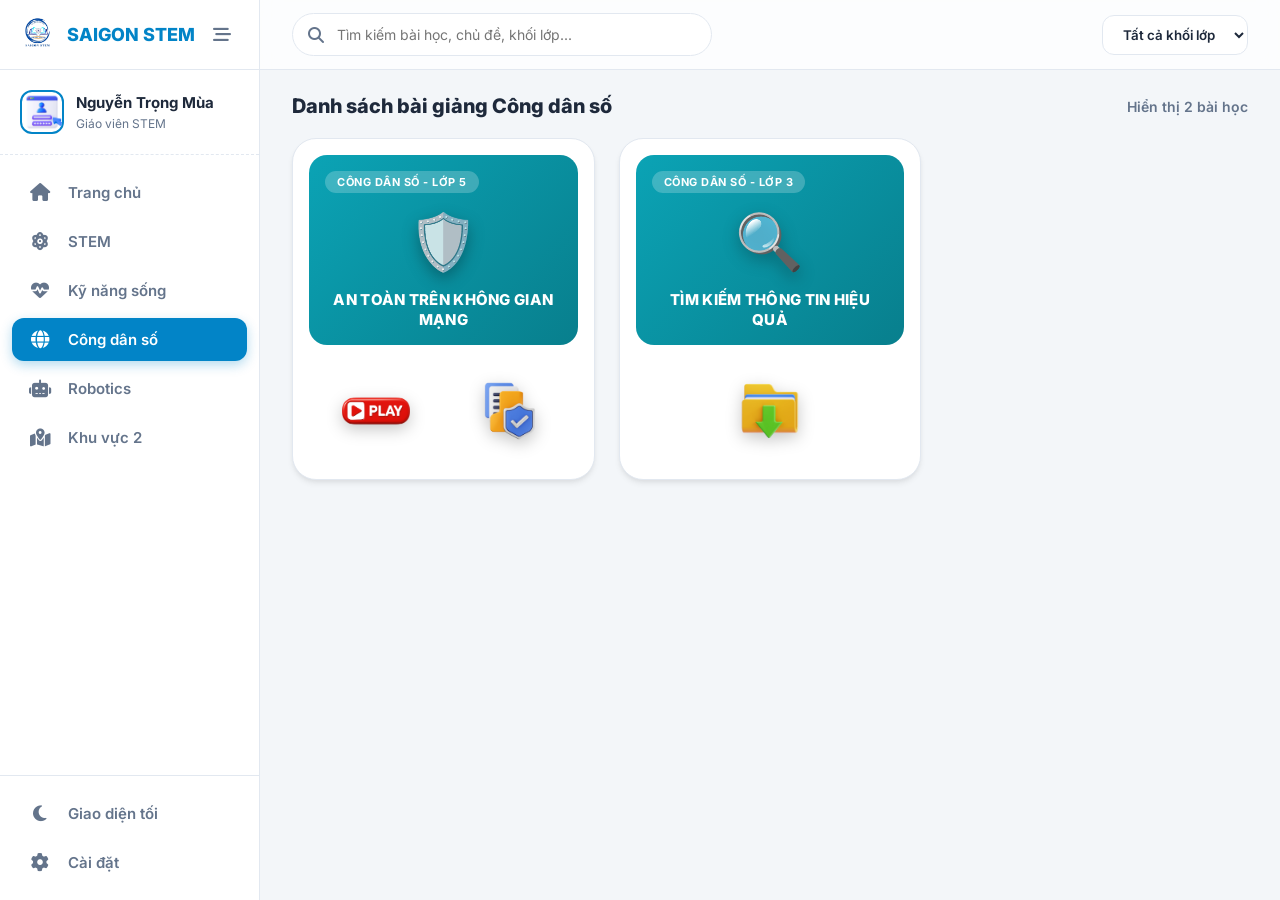
==== Congdanso.html @ 4a3bb7c1 "Nâng cấp hệ thống Edu 2.0: Tách trang độc lập" ====
<!doctype html>
<html lang="vi">
  <head>
    <meta charset="UTF-8" />
    <meta name="viewport" content="width=device-width, initial-scale=1.0" />
    <title>SAIGON STEM - Quản Lý Giáo Án 2.0</title>

    <!-- Font Inter & FontAwesome Icons -->
    <link rel="preconnect" href="https://fonts.googleapis.com" />
    <link rel="preconnect" href="https://fonts.gstatic.com" crossorigin />
    <link
      href="https://fonts.googleapis.com/css2?family=Inter:wght@400;500;600;700;800&display=swap"
      rel="stylesheet"
    />
    <link
      rel="stylesheet"
      href="https://cdnjs.cloudflare.com/ajax/libs/font-awesome/6.4.0/css/all.min.css"
    />

    <!-- Liên kết CSS -->
    <link rel="stylesheet" href="style.css" />
  </head>
  <body>
    <!-- ==================== SIDEBAR THU GỌN HIỆN ĐẠI ==================== -->
    <aside class="sidebar" id="sidebar">
      <div class="sidebar-header">
        <div class="logo-wrapper">
          <img
            src="image/CTY.png"
            alt="Logo"
            class="header-logo"
            onerror="this.style.display = 'none'"
          />
          <span class="logo-text">SAIGON STEM</span>
        </div>
        <button
          class="btn-toggle-sidebar"
          id="toggleSidebarBtn"
          title="Thu gọn/Mở rộng"
        >
          <i class="fa-solid fa-bars-staggered"></i>
        </button>
      </div>

      <!-- THÔNG TIN GIÁO VIÊN -->
      <div class="teacher-profile">
        <img
          src="image/Taikhoan.png"
          alt="Avatar"
          class="teacher-avatar"
          onerror="
            this.src =
              'https://ui-avatars.com/api/?name=Giao+Vien&background=0284C7&color=fff'
          "
        />
        <div class="teacher-info">
          <h4 class="teacher-name">Nguyễn Trọng Mùa</h4>
          <span class="teacher-role">Giáo viên STEM</span>
        </div>
      </div>

      <!-- MENU ĐIỀU HƯỚNG SANG CÁC FILE KHÁC NHAU -->
      <nav class="sidebar-nav" id="sidebarNav">
        <a href="index.html" class="nav-item">
          <i class="fa-solid fa-house"></i>
          <span class="nav-label">Trang chủ</span>
        </a>
        <a href="STEM.html" class="nav-item">
          <i class="fa-solid fa-atom"></i>
          <span class="nav-label">STEM</span>
        </a>
        <a href="kynangsong.html" class="nav-item">
          <i class="fa-solid fa-heart-pulse"></i>
          <span class="nav-label">Kỹ năng sống</span>
        </a>
        <a href="congdanso.html" class="nav-item">
          <i class="fa-solid fa-globe"></i>
          <span class="nav-label">Công dân số</span>
        </a>
        <a href="robotics.html" class="nav-item">
          <i class="fa-solid fa-robot"></i>
          <span class="nav-label">Robotics</span>
        </a>
        <a href="khuvuc2.html" class="nav-item">
          <i class="fa-solid fa-map-location-dot"></i>
          <span class="nav-label">Khu vực 2</span>
        </a>
      </nav>

      <!-- FOOTER SIDEBAR: CÀI ĐẶT & DARK MODE -->
      <div class="sidebar-footer">
        <button class="btn-theme-toggle" id="themeToggleBtn">
          <i class="fa-solid fa-moon"></i>
          <span class="nav-label">Giao diện tối</span>
        </button>
        <a href="#" class="nav-item">
          <i class="fa-solid fa-gear"></i>
          <span class="nav-label">Cài đặt</span>
        </a>
      </div>
    </aside>

    <!-- ==================== KHU VỰC CHÍNH (MAIN CONTENT) ==================== -->
    <main class="main-container">
      <!-- TOPBAR: SEARCH & ACTIONS -->
      <header class="topbar">
        <div class="search-box">
          <i class="fa-solid fa-magnifying-glass search-icon"></i>
          <input
            type="text"
            id="searchInput"
            class="search-input"
            placeholder="Tìm kiếm bài học, chủ đề, khối lớp..."
          />
        </div>

        <div class="topbar-actions">
          <!-- BỘ LỌC KHỐI LỚP -->
          <select id="gradeFilter" class="custom-select">
            <option value="all">Tất cả khối lớp</option>
            <option value="1">Khối Lớp 1</option>
            <option value="2">Khối Lớp 2</option>
            <option value="3">Khối Lớp 3</option>
            <option value="4">Khối Lớp 4</option>
            <option value="5">Khối Lớp 5</option>
          </select>
        </div>
      </header>

      <!-- KHU VỰC LƯỚI BÀI HỌC DYNAMIC RENDER -->
      <section class="content-area" style="padding-top: 24px">
        <div class="section-header">
          <h2 class="section-title" id="pageTitleText">Danh sách bài giảng</h2>
          <span class="result-count" id="resultCount">Hiển thị 0 bài học</span>
        </div>

        <!-- CONTAINER NƠI JAVASCRIPT TỰ ĐỘNG SINH CARD -->
        <div class="lessons-grid" id="lessonsGrid">
          <!-- Javascript sẽ render toàn bộ thẻ vào đây -->
        </div>
      </section>
    </main>

    <!-- Liên kết JS -->
    <script src="script.js"></script>
  </body>
</html>
---- style.css ----
/* ==================== 1. HỆ THỐNG BIẾN MÀU (CSS VARIABLES & THEMES) ==================== */
:root {
    /* Màu chế độ Sáng (Light Mode) */
    --bg-main: #f3f6f9;
    --bg-surface: #ffffff;
    --bg-glass: rgba(255, 255, 255, 0.75);
    --text-primary: #1e293b;
    --text-secondary: #64748b;
    --border-color: #e2e8f0;
    
    /* Màu thương hiệu */
    --primary: #0284c7;
    --primary-light: #e0f2fe;
    --accent: #f97316;
    
    /* Shadows & Effects */
    --shadow-sm: 0 1px 3px rgba(0,0,0,0.05);
    --shadow-md: 0 4px 6px -1px rgba(0,0,0,0.08), 0 2px 4px -1px rgba(0,0,0,0.04);
    --shadow-lg: 0 10px 25px -3px rgba(0,0,0,0.1), 0 4px 6px -2px rgba(0,0,0,0.05);
    --shadow-hover: 0 20px 30px -10px rgba(2, 132, 199, 0.2);
    --transition-smooth: all 0.3s cubic-bezier(0.4, 0, 0.2, 1);
}

/* Chế độ Tối (Dark Mode) */
[data-theme="dark"] {
    --bg-main: #0f172a;
    --bg-surface: #1e293b;
    --bg-glass: rgba(30, 41, 59, 0.8);
    --text-primary: #f8fafc;
    --text-secondary: #94a3b8;
    --border-color: #334155;
    --shadow-md: 0 4px 12px rgba(0,0,0,0.4);
    --shadow-hover: 0 20px 30px -10px rgba(0, 0, 0, 0.7);
}

/* ==================== 2. RESET & BASE STYLE ==================== */
* {
    margin: 0;
    padding: 0;
    box-sizing: border-box;
    font-family: 'Inter', sans-serif;
}

body {
    background-color: var(--bg-main);
    color: var(--text-primary);
    display: flex;
    height: 100vh;
    overflow: hidden;
    transition: background-color 0.3s ease, color 0.3s ease;
}

/* ==================== 3. SIDEBAR HIỆN ĐẠI (CÓ THỂ THU GỌN) ==================== */
.sidebar {
    width: 260px;
    background-color: var(--bg-surface);
    border-right: 1px solid var(--border-color);
    display: flex;
    flex-direction: column;
    transition: var(--transition-smooth);
    z-index: 50;
    flex-shrink: 0;
}

/* Trạng thái thu gọn */
.sidebar.collapsed {
    width: 80px;
}

.sidebar.collapsed .logo-text,
.sidebar.collapsed .teacher-info,
.sidebar.collapsed .nav-label {
    display: none;
}

.sidebar.collapsed .teacher-profile {
    justify-content: center;
}

.sidebar-header {
    height: 70px;
    display: flex;
    align-items: center;
    justify-content: space-between;
    padding: 0 20px;
    border-bottom: 1px solid var(--border-color);
}

.logo-wrapper {
    display: flex;
    align-items: center;
    gap: 12px;
    font-size: 18px;
    font-weight: 800;
    color: var(--primary);
}

.header-logo {
    height: 35px;
    width: auto;
    object-fit: contain;
}

.btn-toggle-sidebar {
    background: transparent;
    border: none;
    color: var(--text-secondary);
    font-size: 18px;
    cursor: pointer;
    padding: 8px;
    border-radius: 8px;
    transition: var(--transition-smooth);
}

.btn-toggle-sidebar:hover {
    background-color: var(--primary-light);
    color: var(--primary);
}

/* Profile giáo viên */
.teacher-profile {
    display: flex;
    align-items: center;
    gap: 12px;
    padding: 20px;
    border-bottom: 1px dashed var(--border-color);
}

.teacher-avatar {
    width: 44px;
    height: 44px;
    border-radius: 12px;
    object-fit: cover;
    border: 2px solid var(--primary);
}

.teacher-info {
    overflow: hidden;
}

.teacher-name {
    font-size: 15px;
    font-weight: 700;
    white-space: nowrap;
}

.teacher-role {
    font-size: 12px;
    color: var(--text-secondary);
}

/* Menu links */
.sidebar-nav {
    flex: 1;
    padding: 16px 12px;
    display: flex;
    flex-direction: column;
    gap: 6px;
    overflow-y: auto;
}

.nav-item, .btn-theme-toggle {
    display: flex;
    align-items: center;
    gap: 16px;
    padding: 12px 16px;
    border-radius: 12px;
    color: var(--text-secondary);
    text-decoration: none;
    font-weight: 600;
    font-size: 15px;
    transition: var(--transition-smooth);
    background: transparent;
    border: none;
    width: 100%;
    cursor: pointer;
}

.nav-item i, .btn-theme-toggle i {
    font-size: 18px;
    width: 24px;
    text-align: center;
}

.nav-item:hover, .btn-theme-toggle:hover {
    background-color: var(--primary-light);
    color: var(--primary);
}

.nav-item.active {
    background-color: var(--primary);
    color: #ffffff;
    box-shadow: 0 4px 12px rgba(2, 132, 199, 0.3);
}

.sidebar-footer {
    padding: 16px 12px;
    border-top: 1px solid var(--border-color);
    display: flex;
    flex-direction: column;
    gap: 6px;
}

/* ==================== 4. MAIN CONTAINER & TOPBAR ==================== */
.main-container {
    flex: 1;
    display: flex;
    flex-direction: column;
    overflow-y: auto;
}

.topbar {
    height: 70px;
    background-color: var(--bg-glass);
    backdrop-filter: blur(10px);
    border-bottom: 1px solid var(--border-color);
    display: flex;
    align-items: center;
    justify-content: space-between;
    padding: 0 32px;
    position: sticky;
    top: 0;
    z-index: 40;
}

.search-box {
    position: relative;
    width: 420px;
}

.search-icon {
    position: absolute;
    left: 16px;
    top: 50%;
    transform: translateY(-50%);
    color: var(--text-secondary);
}

.search-input {
    width: 100%;
    padding: 12px 16px 12px 44px;
    border-radius: 99px;
    border: 1px solid var(--border-color);
    background-color: var(--bg-surface);
    color: var(--text-primary);
    font-size: 14px;
    transition: var(--transition-smooth);
}

.search-input:focus {
    outline: none;
    border-color: var(--primary);
    box-shadow: 0 0 0 3px rgba(2, 132, 199, 0.15);
}

.custom-select {
    padding: 10px 16px;
    border-radius: 12px;
    border: 1px solid var(--border-color);
    background-color: var(--bg-surface);
    color: var(--text-primary);
    font-weight: 600;
    cursor: pointer;
}

/* ==================== 5. LESSONS GRID & MATERIAL DESIGN 3 CARDS ==================== */
.content-area {
    padding: 0 32px 40px 32px;
}

.section-header {
    display: flex;
    justify-content: space-between;
    align-items: center;
    margin-bottom: 20px;
}

.section-title {
    font-size: 20px;
    font-weight: 800;
}

.result-count {
    font-size: 14px;
    font-weight: 600;
    color: var(--text-secondary);
}

/* Grid layout tự co giãn responsive */
.lessons-grid {
    display: grid;
    grid-template-columns: repeat(auto-fill, minmax(290px, 1fr));
    gap: 24px;
}

/* THẺ BÀI HỌC MATERIAL DESIGN 3 */
.card-v2 {
    background-color: var(--bg-surface);
    border: 1px solid var(--border-color);
    border-radius: 24px;
    padding: 16px;
    display: flex;
    flex-direction: column;
    justify-content: space-between;
    box-shadow: var(--shadow-md);
    transition: var(--transition-smooth);
    position: relative;
    overflow: hidden;
}

/* Hover Animation: Nổi lên, tăng Shadow */
.card-v2:hover {
    transform: translateY(-8px);
    box-shadow: var(--shadow-hover);
    border-color: var(--primary);
}

.card-banner {
    background: linear-gradient(135deg, #0ba3b5, #087f8d);
    border-radius: 18px;
    height: 190px;
    padding: 16px;
    display: flex;
    flex-direction: column;
    align-items: center;
    justify-content: space-between;
    color: white;
    position: relative;
    overflow: hidden;
    transition: var(--transition-smooth);
}

/* Khi hover vào card, banner sáng hơn và icon giữa phóng to */
.card-v2:hover .card-banner {
    filter: brightness(1.08);
}

.card-badge {
    align-self: flex-start;
    background: rgba(255, 255, 255, 0.22);
    backdrop-filter: blur(8px);
    padding: 4px 12px;
    border-radius: 99px;
    font-size: 11px;
    font-weight: 700;
    letter-spacing: 0.5px;
    text-transform: uppercase;
}

.card-illu {
    font-size: 55px;
    transition: transform 0.4s cubic-bezier(0.34, 1.56, 0.64, 1);
    filter: drop-shadow(0 6px 8px rgba(0,0,0,0.3));
}

.card-v2:hover .card-illu {
    transform: scale(1.22) rotate(6deg);
}

.card-title {
    font-size: 15px;
    font-weight: 800;
    text-align: center;
    text-transform: uppercase;
    letter-spacing: 0.3px;
    line-height: 1.3;
}

/* ==================== 6. FOOTER CARD VÀ ICON 3D SIÊU TO TRONG SUỐT ==================== */
.card-footer {
    padding-top: 14px;
    display: flex;
    justify-content: center;
    align-items: center;
    gap: 30px; /* Giãn cách rộng rãi giữa 2 nút PPT và KHBD */
}

/* BIẾN NÚT BẤM THÀNH TRONG SUỐT HOÀN TOÀN, CHỈ ĐỂ LỘ HÌNH ẢNH ICON 3D */
.btn-action-icon {
    background: transparent !important; 
    border: none !important;
    box-shadow: none !important; 
    cursor: pointer;
    display: flex !important;
    align-items: center !important;
    justify-content: center !important;
    padding: 2px !important;
    transition: all 0.2s cubic-bezier(0.175, 0.885, 0.32, 1.275); 
}

/* Nảy to ra 18% khi di chuột vào bất kỳ icon nào */
.btn-action-icon:hover {
    transform: scale(1.18);
}

/* Lõm nhẹ xuống khi người dùng nhấn nhấp chuột */
.btn-action-icon:active {
    transform: scale(0.92);
}

/* KHÓA CHUẨN KÍCH THƯỚC ICON SIÊU TO KHỔNG LỒ (75px) NẰM TRÊN NỀN TRẮNG */
.btn-img-icon {
    width: 100px !important;  
    height: 100px !important;
    max-width: 100px !important;
    max-height: 100px !important;
    object-fit: contain !important;
    display: inline-block !important;
    flex-shrink: 0 !important;
    filter: drop-shadow(0 5px 8px rgba(0, 0, 0, 0.22)); 
}

/* Trạng thái trống (Empty State) */
.empty-state {
    grid-column: 1 / -1;
    text-align: center;
    padding: 60px 20px;
    color: var(--text-secondary);
}

.empty-state i {
    font-size: 48px;
    margin-bottom: 12px;
    opacity: 0.5;
}
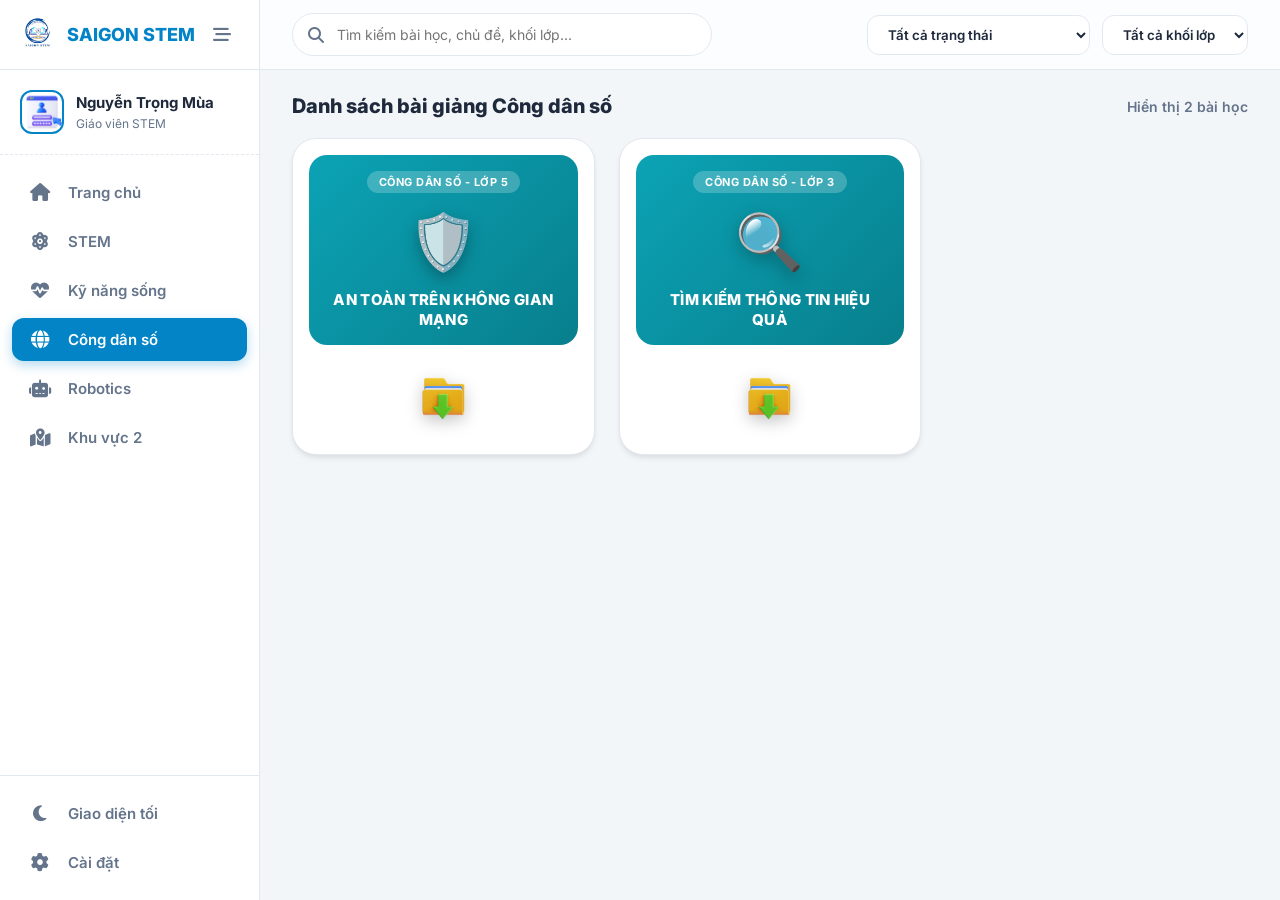
==== commit cc277392: "Đổi tên file để trang đăng nhập hiện đầu tiên" ====
--- a/Congdanso.html
+++ b/Congdanso.html
@@ -1,147 +1,116 @@
-<!doctype html>
+<!DOCTYPE html>
 <html lang="vi">
-  <head>
-    <meta charset="UTF-8" />
-    <meta name="viewport" content="width=device-width, initial-scale=1.0" />
+<head>
+    <meta charset="UTF-8">
+    <meta name="viewport" content="width=device-width, initial-scale=1.0">
     <title>SAIGON STEM - Quản Lý Giáo Án 2.0</title>
+    
+    <link rel="preconnect" href="https://fonts.googleapis.com">
+    <link rel="preconnect" href="https://fonts.gstatic.com" crossorigin>
+    <link href="https://fonts.googleapis.com/css2?family=Inter:wght@400;500;600;700;800&display=swap" rel="stylesheet">
+    <link rel="stylesheet" href="https://cdnjs.cloudflare.com/ajax/libs/font-awesome/6.4.0/css/all.min.css">
+    
+    <link rel="stylesheet" href="style.css">
+</head>
+<body>
 
-    <!-- Font Inter & FontAwesome Icons -->
-    <link rel="preconnect" href="https://fonts.googleapis.com" />
-    <link rel="preconnect" href="https://fonts.gstatic.com" crossorigin />
-    <link
-      href="https://fonts.googleapis.com/css2?family=Inter:wght@400;500;600;700;800&display=swap"
-      rel="stylesheet"
-    />
-    <link
-      rel="stylesheet"
-      href="https://cdnjs.cloudflare.com/ajax/libs/font-awesome/6.4.0/css/all.min.css"
-    />
+    <aside class="sidebar" id="sidebar">
+        <div class="sidebar-header">
+            <div class="logo-wrapper">
+                <img src="image/CTY.png" alt="Logo" class="header-logo" onerror="this.style.display='none'">
+                <span class="logo-text">SAIGON STEM</span>
+            </div>
+            <button class="btn-toggle-sidebar" id="toggleSidebarBtn" title="Thu gọn/Mở rộng">
+                <i class="fa-solid fa-bars-staggered"></i>
+            </button>
+        </div>
 
-    <!-- Liên kết CSS -->
-    <link rel="stylesheet" href="style.css" />
-  </head>
-  <body>
-    <!-- ==================== SIDEBAR THU GỌN HIỆN ĐẠI ==================== -->
-    <aside class="sidebar" id="sidebar">
-      <div class="sidebar-header">
-        <div class="logo-wrapper">
-          <img
-            src="image/CTY.png"
-            alt="Logo"
-            class="header-logo"
-            onerror="this.style.display = 'none'"
-          />
-          <span class="logo-text">SAIGON STEM</span>
+        <div class="teacher-profile">
+            <img src="image/Taikhoan.png" alt="Avatar" class="teacher-avatar" onerror="this.src='https://ui-avatars.com/api/?name=Giao+Vien&background=0284C7&color=fff'">
+            <div class="teacher-info">
+                <h4 class="teacher-name">Nguyễn Trọng Mùa</h4>
+                <span class="teacher-role">Giáo viên STEM</span>
+            </div>
         </div>
-        <button
-          class="btn-toggle-sidebar"
-          id="toggleSidebarBtn"
-          title="Thu gọn/Mở rộng"
-        >
-          <i class="fa-solid fa-bars-staggered"></i>
-        </button>
-      </div>
 
-      <!-- THÔNG TIN GIÁO VIÊN -->
-      <div class="teacher-profile">
-        <img
-          src="image/Taikhoan.png"
-          alt="Avatar"
-          class="teacher-avatar"
-          onerror="
-            this.src =
-              'https://ui-avatars.com/api/?name=Giao+Vien&background=0284C7&color=fff'
-          "
-        />
-        <div class="teacher-info">
-          <h4 class="teacher-name">Nguyễn Trọng Mùa</h4>
-          <span class="teacher-role">Giáo viên STEM</span>
+        <nav class="sidebar-nav" id="sidebarNav">
+            <a href="index.html" class="nav-item">
+                <i class="fa-solid fa-house"></i>
+                <span class="nav-label">Trang chủ</span>
+            </a>
+            <a href="STEM.html" class="nav-item">
+                <i class="fa-solid fa-atom"></i>
+                <span class="nav-label">STEM</span>
+            </a>
+            <a href="kynangsong.html" class="nav-item">
+                <i class="fa-solid fa-heart-pulse"></i>
+                <span class="nav-label">Kỹ năng sống</span>
+            </a>
+            <a href="congdanso.html" class="nav-item">
+                <i class="fa-solid fa-globe"></i>
+                <span class="nav-label">Công dân số</span>
+            </a>
+            <a href="robotics.html" class="nav-item">
+                <i class="fa-solid fa-robot"></i>
+                <span class="nav-label">Robotics</span>
+            </a>
+            <a href="khuvuc2.html" class="nav-item">
+                <i class="fa-solid fa-map-location-dot"></i>
+                <span class="nav-label">Khu vực 2</span>
+            </a>
+        </nav>
+
+        <div class="sidebar-footer">
+            <button class="btn-theme-toggle" id="themeToggleBtn">
+                <i class="fa-solid fa-moon"></i>
+                <span class="nav-label">Giao diện tối</span>
+            </button>
+            <a href="#" class="nav-item">
+                <i class="fa-solid fa-gear"></i>
+                <span class="nav-label">Cài đặt</span>
+            </a>
         </div>
-      </div>
-
-      <!-- MENU ĐIỀU HƯỚNG SANG CÁC FILE KHÁC NHAU -->
-      <nav class="sidebar-nav" id="sidebarNav">
-        <a href="index.html" class="nav-item">
-          <i class="fa-solid fa-house"></i>
-          <span class="nav-label">Trang chủ</span>
-        </a>
-        <a href="STEM.html" class="nav-item">
-          <i class="fa-solid fa-atom"></i>
-          <span class="nav-label">STEM</span>
-        </a>
-        <a href="kynangsong.html" class="nav-item">
-          <i class="fa-solid fa-heart-pulse"></i>
-          <span class="nav-label">Kỹ năng sống</span>
-        </a>
-        <a href="congdanso.html" class="nav-item">
-          <i class="fa-solid fa-globe"></i>
-          <span class="nav-label">Công dân số</span>
-        </a>
-        <a href="robotics.html" class="nav-item">
-          <i class="fa-solid fa-robot"></i>
-          <span class="nav-label">Robotics</span>
-        </a>
-        <a href="khuvuc2.html" class="nav-item">
-          <i class="fa-solid fa-map-location-dot"></i>
-          <span class="nav-label">Khu vực 2</span>
-        </a>
-      </nav>
-
-      <!-- FOOTER SIDEBAR: CÀI ĐẶT & DARK MODE -->
-      <div class="sidebar-footer">
-        <button class="btn-theme-toggle" id="themeToggleBtn">
-          <i class="fa-solid fa-moon"></i>
-          <span class="nav-label">Giao diện tối</span>
-        </button>
-        <a href="#" class="nav-item">
-          <i class="fa-solid fa-gear"></i>
-          <span class="nav-label">Cài đặt</span>
-        </a>
-      </div>
     </aside>
 
-    <!-- ==================== KHU VỰC CHÍNH (MAIN CONTENT) ==================== -->
     <main class="main-container">
-      <!-- TOPBAR: SEARCH & ACTIONS -->
-      <header class="topbar">
-        <div class="search-box">
-          <i class="fa-solid fa-magnifying-glass search-icon"></i>
-          <input
-            type="text"
-            id="searchInput"
-            class="search-input"
-            placeholder="Tìm kiếm bài học, chủ đề, khối lớp..."
-          />
-        </div>
+        
+        <header class="topbar">
+            <div class="search-box">
+                <i class="fa-solid fa-magnifying-glass search-icon"></i>
+                <input type="text" id="searchInput" class="search-input" placeholder="Tìm kiếm bài học, chủ đề, khối lớp...">
+            </div>
 
-        <div class="topbar-actions">
-          <!-- BỘ LỌC KHỐI LỚP -->
-          <select id="gradeFilter" class="custom-select">
-            <option value="all">Tất cả khối lớp</option>
-            <option value="1">Khối Lớp 1</option>
-            <option value="2">Khối Lớp 2</option>
-            <option value="3">Khối Lớp 3</option>
-            <option value="4">Khối Lớp 4</option>
-            <option value="5">Khối Lớp 5</option>
-          </select>
-        </div>
-      </header>
+            <div class="topbar-actions">
+                <select id="statusFilter" class="custom-select">
+                    <option value="all">Tất cả trạng thái</option>
+                    <option value="ongoing">🟢 Đang diễn ra - Chủ đề 4</option>
+                    <option value="upcoming">🟡 Chưa diễn ra - Chủ đề 5</option>
+                    <option value="ended">🔴 Đã kết thúc - Chủ đề 3</option>
+                </select>
 
-      <!-- KHU VỰC LƯỚI BÀI HỌC DYNAMIC RENDER -->
-      <section class="content-area" style="padding-top: 24px">
-        <div class="section-header">
-          <h2 class="section-title" id="pageTitleText">Danh sách bài giảng</h2>
-          <span class="result-count" id="resultCount">Hiển thị 0 bài học</span>
-        </div>
+                <select id="gradeFilter" class="custom-select">
+                    <option value="all">Tất cả khối lớp</option>
+                    <option value="1">Khối Lớp 1</option>
+                    <option value="2">Khối Lớp 2</option>
+                    <option value="3">Khối Lớp 3</option>
+                    <option value="4">Khối Lớp 4</option>
+                    <option value="5">Khối Lớp 5</option>
+                </select>
+            </div>
+        </header>
 
-        <!-- CONTAINER NƠI JAVASCRIPT TỰ ĐỘNG SINH CARD -->
-        <div class="lessons-grid" id="lessonsGrid">
-          <!-- Javascript sẽ render toàn bộ thẻ vào đây -->
-        </div>
-      </section>
+        <section class="content-area" style="padding-top: 24px;">
+            <div class="section-header">
+                <h2 class="section-title" id="pageTitleText">Danh sách bài giảng</h2>
+                <span class="result-count" id="resultCount">Hiển thị 0 bài học</span>
+            </div>
+
+            <div class="lessons-grid" id="lessonsGrid">
+            </div>
+        </section>
+
     </main>
 
-    <!-- Liên kết JS -->
     <script src="script.js"></script>
-  </body>
-</html>
+</body>
+</html>
--- a/style.css
+++ b/style.css
@@ -1,6 +1,5 @@
-/* ==================== 1. HỆ THỐNG BIẾN MÀU (CSS VARIABLES & THEMES) ==================== */
+/* ==================== 1. HỆ THỐNG BIẾN MÀU ==================== */
 :root {
-    /* Màu chế độ Sáng (Light Mode) */
     --bg-main: #f3f6f9;
     --bg-surface: #ffffff;
     --bg-glass: rgba(255, 255, 255, 0.75);
@@ -8,20 +7,15 @@
     --text-secondary: #64748b;
     --border-color: #e2e8f0;
     
-    /* Màu thương hiệu */
     --primary: #0284c7;
     --primary-light: #e0f2fe;
-    --accent: #f97316;
     
-    /* Shadows & Effects */
     --shadow-sm: 0 1px 3px rgba(0,0,0,0.05);
     --shadow-md: 0 4px 6px -1px rgba(0,0,0,0.08), 0 2px 4px -1px rgba(0,0,0,0.04);
-    --shadow-lg: 0 10px 25px -3px rgba(0,0,0,0.1), 0 4px 6px -2px rgba(0,0,0,0.05);
     --shadow-hover: 0 20px 30px -10px rgba(2, 132, 199, 0.2);
     --transition-smooth: all 0.3s cubic-bezier(0.4, 0, 0.2, 1);
 }
 
-/* Chế độ Tối (Dark Mode) */
 [data-theme="dark"] {
     --bg-main: #0f172a;
     --bg-surface: #1e293b;
@@ -33,7 +27,7 @@
     --shadow-hover: 0 20px 30px -10px rgba(0, 0, 0, 0.7);
 }
 
-/* ==================== 2. RESET & BASE STYLE ==================== */
+/* ==================== 2. RESET ==================== */
 * {
     margin: 0;
     padding: 0;
@@ -50,7 +44,7 @@
     transition: background-color 0.3s ease, color 0.3s ease;
 }
 
-/* ==================== 3. SIDEBAR HIỆN ĐẠI (CÓ THỂ THU GỌN) ==================== */
+/* ==================== 3. SIDEBAR ==================== */
 .sidebar {
     width: 260px;
     background-color: var(--bg-surface);
@@ -62,20 +56,9 @@
     flex-shrink: 0;
 }
 
-/* Trạng thái thu gọn */
-.sidebar.collapsed {
-    width: 80px;
-}
-
-.sidebar.collapsed .logo-text,
-.sidebar.collapsed .teacher-info,
-.sidebar.collapsed .nav-label {
-    display: none;
-}
-
-.sidebar.collapsed .teacher-profile {
-    justify-content: center;
-}
+.sidebar.collapsed { width: 80px; }
+.sidebar.collapsed .logo-text, .sidebar.collapsed .teacher-info, .sidebar.collapsed .nav-label { display: none; }
+.sidebar.collapsed .teacher-profile { justify-content: center; }
 
 .sidebar-header {
     height: 70px;
@@ -111,13 +94,8 @@
     border-radius: 8px;
     transition: var(--transition-smooth);
 }
-
-.btn-toggle-sidebar:hover {
-    background-color: var(--primary-light);
-    color: var(--primary);
-}
-
-/* Profile giáo viên */
+.btn-toggle-sidebar:hover { background-color: var(--primary-light); color: var(--primary); }
+
 .teacher-profile {
     display: flex;
     align-items: center;
@@ -134,22 +112,10 @@
     border: 2px solid var(--primary);
 }
 
-.teacher-info {
-    overflow: hidden;
-}
-
-.teacher-name {
-    font-size: 15px;
-    font-weight: 700;
-    white-space: nowrap;
-}
-
-.teacher-role {
-    font-size: 12px;
-    color: var(--text-secondary);
-}
-
-/* Menu links */
+.teacher-info { overflow: hidden; }
+.teacher-name { font-size: 15px; font-weight: 700; white-space: nowrap; }
+.teacher-role { font-size: 12px; color: var(--text-secondary); }
+
 .sidebar-nav {
     flex: 1;
     padding: 16px 12px;
@@ -176,17 +142,8 @@
     cursor: pointer;
 }
 
-.nav-item i, .btn-theme-toggle i {
-    font-size: 18px;
-    width: 24px;
-    text-align: center;
-}
-
-.nav-item:hover, .btn-theme-toggle:hover {
-    background-color: var(--primary-light);
-    color: var(--primary);
-}
-
+.nav-item i, .btn-theme-toggle i { font-size: 18px; width: 24px; text-align: center; }
+.nav-item:hover, .btn-theme-toggle:hover { background-color: var(--primary-light); color: var(--primary); }
 .nav-item.active {
     background-color: var(--primary);
     color: #ffffff;
@@ -223,9 +180,17 @@
     z-index: 40;
 }
 
+/* Fix lỗi rớt dòng: Gom chung 2 bộ lọc nằm ngang */
+.topbar-actions {
+    display: flex;
+    align-items: center;
+    gap: 12px;
+}
+
 .search-box {
     position: relative;
-    width: 420px;
+    width: 100%;
+    max-width: 420px;
 }
 
 .search-icon {
@@ -246,12 +211,7 @@
     font-size: 14px;
     transition: var(--transition-smooth);
 }
-
-.search-input:focus {
-    outline: none;
-    border-color: var(--primary);
-    box-shadow: 0 0 0 3px rgba(2, 132, 199, 0.15);
-}
+.search-input:focus { outline: none; border-color: var(--primary); box-shadow: 0 0 0 3px rgba(2, 132, 199, 0.15); }
 
 .custom-select {
     padding: 10px 16px;
@@ -263,10 +223,8 @@
     cursor: pointer;
 }
 
-/* ==================== 5. LESSONS GRID & MATERIAL DESIGN 3 CARDS ==================== */
-.content-area {
-    padding: 0 32px 40px 32px;
-}
+/* ==================== 5. LESSONS GRID & CARDS ==================== */
+.content-area { padding: 0 32px 40px 32px; }
 
 .section-header {
     display: flex;
@@ -274,26 +232,15 @@
     align-items: center;
     margin-bottom: 20px;
 }
-
-.section-title {
-    font-size: 20px;
-    font-weight: 800;
-}
-
-.result-count {
-    font-size: 14px;
-    font-weight: 600;
-    color: var(--text-secondary);
-}
-
-/* Grid layout tự co giãn responsive */
+.section-title { font-size: 20px; font-weight: 800; }
+.result-count { font-size: 14px; font-weight: 600; color: var(--text-secondary); }
+
 .lessons-grid {
     display: grid;
     grid-template-columns: repeat(auto-fill, minmax(290px, 1fr));
     gap: 24px;
 }
 
-/* THẺ BÀI HỌC MATERIAL DESIGN 3 */
 .card-v2 {
     background-color: var(--bg-surface);
     border: 1px solid var(--border-color);
@@ -307,13 +254,7 @@
     position: relative;
     overflow: hidden;
 }
-
-/* Hover Animation: Nổi lên, tăng Shadow */
-.card-v2:hover {
-    transform: translateY(-8px);
-    box-shadow: var(--shadow-hover);
-    border-color: var(--primary);
-}
+.card-v2:hover { transform: translateY(-8px); box-shadow: var(--shadow-hover); border-color: var(--primary); }
 
 .card-banner {
     background: linear-gradient(135deg, #0ba3b5, #087f8d);
@@ -329,14 +270,17 @@
     overflow: hidden;
     transition: var(--transition-smooth);
 }
-
-/* Khi hover vào card, banner sáng hơn và icon giữa phóng to */
-.card-v2:hover .card-banner {
-    filter: brightness(1.08);
+.card-v2:hover .card-banner { filter: brightness(1.08); }
+
+/* Header của banner chứa 2 badge */
+.banner-top-bar {
+    width: 100%;
+    display: flex;
+    justify-content: space-between;
+    align-items: center;
 }
 
 .card-badge {
-    align-self: flex-start;
     background: rgba(255, 255, 255, 0.22);
     backdrop-filter: blur(8px);
     padding: 4px 12px;
@@ -347,15 +291,23 @@
     text-transform: uppercase;
 }
 
+/* Badge Trạng thái bài học (Đang diễn ra...) */
+.card-badge-status {
+    background: rgba(255, 255, 255, 0.95);
+    padding: 4px 10px;
+    border-radius: 99px;
+    font-size: 11px;
+    font-weight: 800;
+    color: #1e293b;
+    box-shadow: 0 2px 4px rgba(0,0,0,0.15);
+}
+
 .card-illu {
     font-size: 55px;
     transition: transform 0.4s cubic-bezier(0.34, 1.56, 0.64, 1);
     filter: drop-shadow(0 6px 8px rgba(0,0,0,0.3));
 }
-
-.card-v2:hover .card-illu {
-    transform: scale(1.22) rotate(6deg);
-}
+.card-v2:hover .card-illu { transform: scale(1.22) rotate(6deg); }
 
 .card-title {
     font-size: 15px;
@@ -366,16 +318,15 @@
     line-height: 1.3;
 }
 
-/* ==================== 6. FOOTER CARD VÀ ICON 3D SIÊU TO TRONG SUỐT ==================== */
+/* ==================== 6. FOOTER CARD NÚT ICON ==================== */
 .card-footer {
     padding-top: 14px;
     display: flex;
     justify-content: center;
     align-items: center;
-    gap: 30px; /* Giãn cách rộng rãi giữa 2 nút PPT và KHBD */
-}
-
-/* BIẾN NÚT BẤM THÀNH TRONG SUỐT HOÀN TOÀN, CHỈ ĐỂ LỘ HÌNH ẢNH ICON 3D */
+    gap: 30px;
+}
+
 .btn-action-icon {
     background: transparent !important; 
     border: none !important;
@@ -387,39 +338,24 @@
     padding: 2px !important;
     transition: all 0.2s cubic-bezier(0.175, 0.885, 0.32, 1.275); 
 }
-
-/* Nảy to ra 18% khi di chuột vào bất kỳ icon nào */
-.btn-action-icon:hover {
-    transform: scale(1.18);
-}
-
-/* Lõm nhẹ xuống khi người dùng nhấn nhấp chuột */
-.btn-action-icon:active {
-    transform: scale(0.92);
-}
-
-/* KHÓA CHUẨN KÍCH THƯỚC ICON SIÊU TO KHỔNG LỒ (75px) NẰM TRÊN NỀN TRẮNG */
+.btn-action-icon:hover { transform: scale(1.18); }
+.btn-action-icon:active { transform: scale(0.92); }
+
 .btn-img-icon {
-    width: 100px !important;  
-    height: 100px !important;
-    max-width: 100px !important;
-    max-height: 100px !important;
+    width: 75px !important;  
+    height: 75px !important;
+    max-width: 75px !important;
+    max-height: 75px !important;
     object-fit: contain !important;
     display: inline-block !important;
     flex-shrink: 0 !important;
     filter: drop-shadow(0 5px 8px rgba(0, 0, 0, 0.22)); 
 }
 
-/* Trạng thái trống (Empty State) */
 .empty-state {
     grid-column: 1 / -1;
     text-align: center;
     padding: 60px 20px;
     color: var(--text-secondary);
 }
-
-.empty-state i {
-    font-size: 48px;
-    margin-bottom: 12px;
-    opacity: 0.5;
-}+.empty-state i { font-size: 48px; margin-bottom: 12px; opacity: 0.5; }
